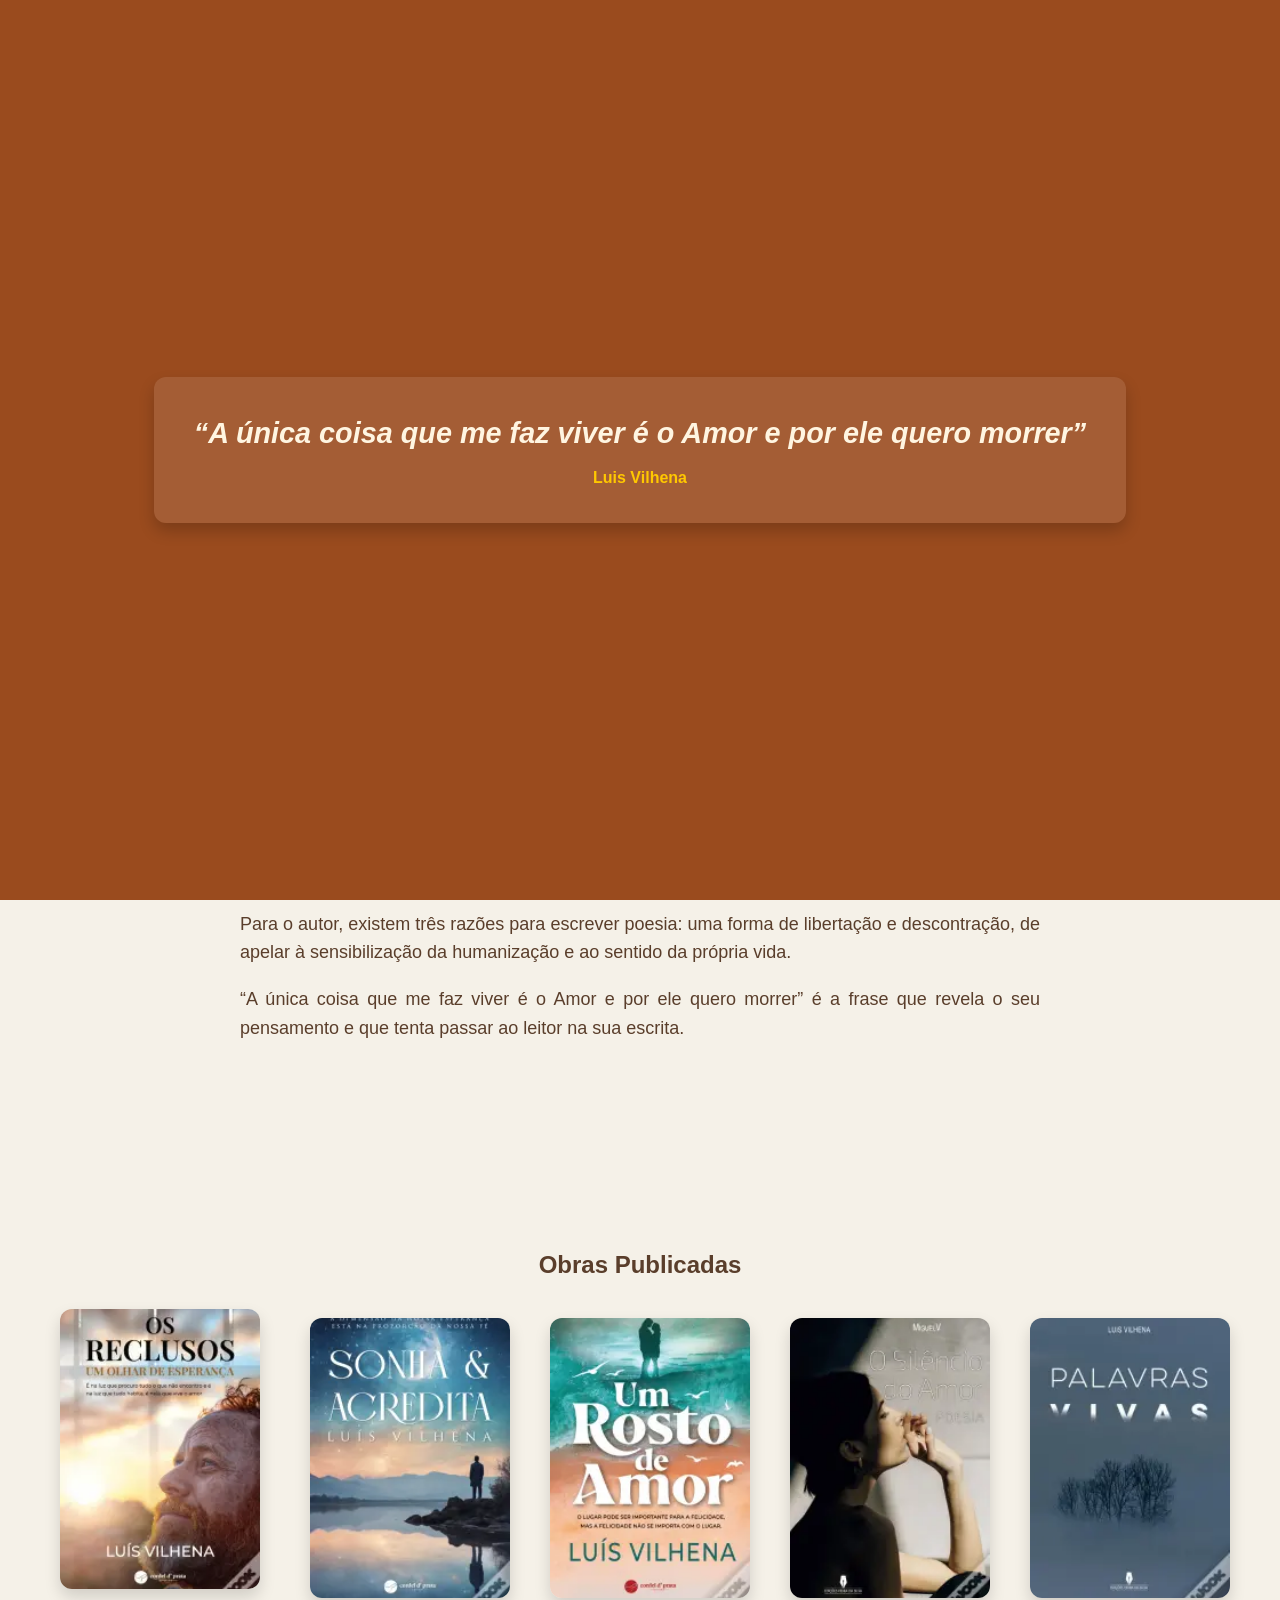
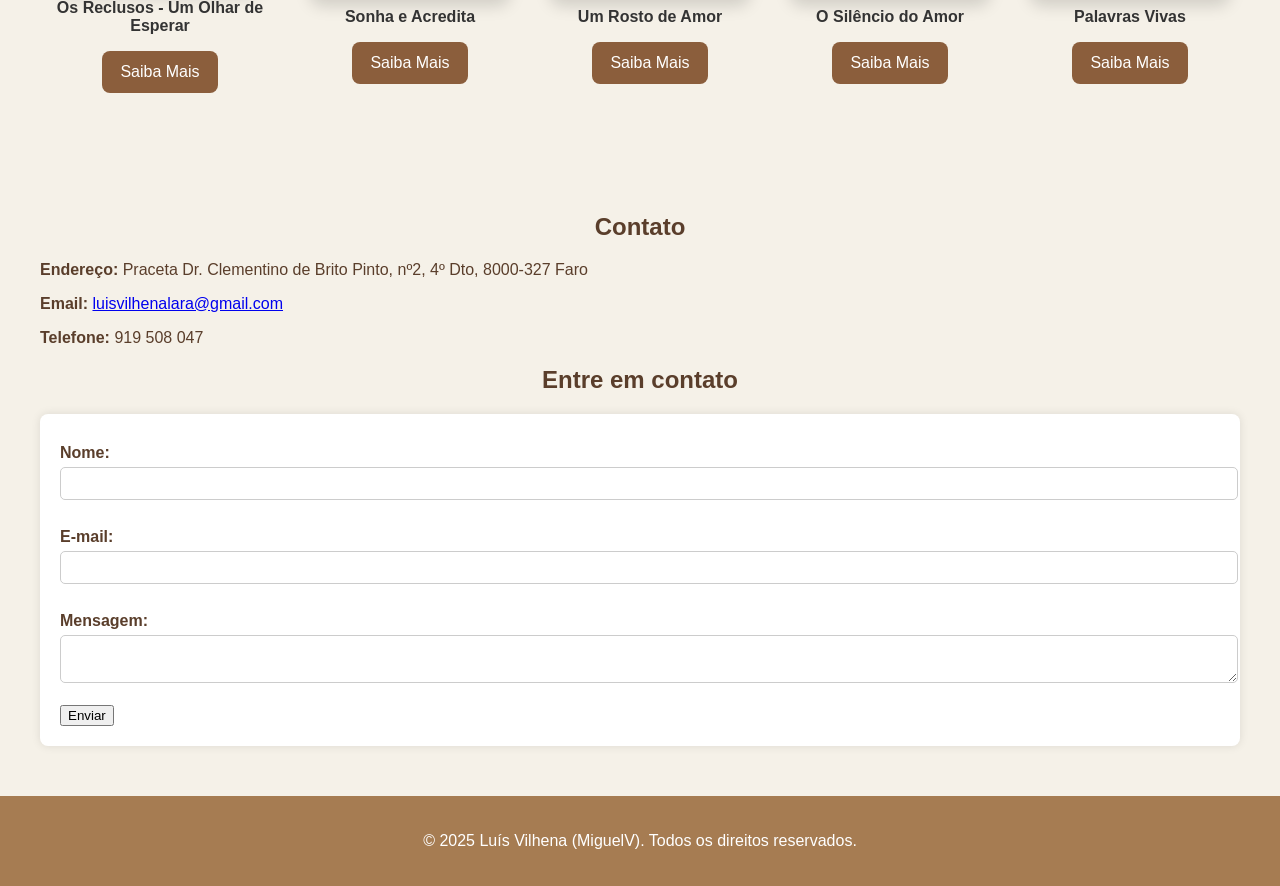
==== index.html @ ab960c6f "Add files via upload" ====
<!DOCTYPE html>
<html lang="pt">
<head>
    <meta charset="UTF-8">
    <meta name="viewport" content="width=device-width, initial-scale=1.0">
    <title>Luís Vilhena (MiguelV) - Poesia e Prosa</title>
    <link rel="stylesheet" href="color.css">
</head>

<body>

    <!-- Splash Screen -->
    <div class="splash-screen" onclick="hideSplash()">
        <div class="splash-content">
            <h1 class="slogan">“A única coisa que me faz viver é o Amor e por ele quero morrer”</h1>
            <p class="author">Luis Vilhena</p>
        </div>
    </div>

    <!-- Navegação -->
    <header class="main-header">
        <nav class="navbar">
            <div class="logo">
                <h1>MiguelV</h1>
            </div>
            <ul class="nav-links">
                <li><a href="#inicio">Início</a></li>
                <li><a href="#biografia">Biografia</a></li>
                <li><a href="#obras">Obras</a></li>
          <!----    <li><a href="noticias.html" target="_blank">Notícias</a></li>  -->
                <li><a href="#contato">Contato</a></li>
            </ul>
        </nav>
    </header>

    <!-- Biografia -->
    <section id="biografia" class="section">
        <div class="bio-container">
            <img src="img/pai.avif" alt="Foto de Luís Vilhena" class="bio-image">
            <div class="bio-text">
                <p>Luís Vilhena nasceu em Serpa a 12 de julho de 1970. Licenciou-se em Matemática na Universidade do Algarve em 1996. Pós-graduado nos cursos de Valorização Técnica Orientada para a Gestão Escolar e Didática e Inovação no Ensino da Matemática na especialidade de tecnologias, exerce a profissão de professor com paixão e dedicação no agrupamento de Escolas Pinheiro e Rosa.</p>
                <p>Para o autor, existem três razões para escrever poesia: uma forma de libertação e descontração, de apelar à sensibilização da humanização e ao sentido da própria vida.</p>
                <p>“A única coisa que me faz viver é o Amor e por ele quero morrer” é a frase que revela o seu pensamento e que tenta passar ao leitor na sua escrita.</p>
            </div>
        </div>
    </section>

    <!-- Obras Publicadas -->
    <section id="obras" class="section obras">
        <h2>Obras Publicadas</h2>
        <div class="book-container">
            <div class="book">
                <img src="img/os reclusos.webp" alt="Os Reclusos - Um Olhar de Esperar">
                <h3 class="book-title">Os Reclusos - Um Olhar de Esperar</h3>
                <a href="os reclusos.html?from=index" class="btn" target="_blank">Saiba Mais</a>
            </div>
            <div class="book">
                <img src="img/sonha e acredita.webp" alt="Sonha & Acredita">
                <h3 class="book-title">Sonha e Acredita</h3>
                <a href="sonha e acredita.html?from=index" class="btn" target="_blank">Saiba Mais</a>
            </div>
            <div class="book">
                <img src="img/um rosto de amor.webp" alt="Um Rosto de Amor">
                <h3 class="book-title">Um Rosto de Amor</h3>
                <a href="um rosto de amor.html?from=index" class="btn" target="_blank">Saiba Mais</a>
            </div>
            <div class="book">
                <img src="img/o silencio do amor.webp" alt="O Silêncio do Amor">
                <h3 class="book-title">O Silêncio do Amor</h3>
                <a href="silencio do amor.html?from=index" class="btn" target="_blank">Saiba Mais</a>
            </div>
            <div class="book">
                <img src="img/palavras vivas.webp" alt="Palavras Vivas">
                <h3 class="book-title">Palavras Vivas</h3>
                <a href="palavras vivas.html?from=index" class="btn" target="_blank">Saiba Mais</a>
            </div>
        </div>
    </section>

    <!-- Contato -->
    <section id="contato" class="section">
        <h2>Contato</h2>
        <p><strong>Endereço:</strong> Praceta Dr. Clementino de Brito Pinto, nº2, 4º Dto, 8000-327 Faro</p>
        <p><strong>Email:</strong> <a href="mailto:luisvilhenalara@gmail.com">luisvilhenalara@gmail.com</a></p>
        <p><strong>Telefone:</strong> 919 508 047</p>

        <h2>Entre em contato</h2>
        <form action="/" method="POST">
            <label for="name">Nome:</label>
            <input type="text" id="name" name="name" required><br><br>

            <label for="email">E-mail:</label>
            <input type="email" id="email" name="email" required><br><br>

            <label for="message">Mensagem:</label>
            <textarea id="message" name="message" required></textarea><br><br>

            <button type="submit">Enviar</button>
        </form>
    </section>

    <!-- Splash Screen Script -->
    <script>
        document.addEventListener("DOMContentLoaded", function () {
            const urlParams = new URLSearchParams(window.location.search);
            const fromPage = urlParams.get("from");

            if (sessionStorage.getItem("splashShown") || fromPage === "detalhe") {
                document.querySelector('.splash-screen').style.display = 'none';
            } else {
                setTimeout(hideSplash, 3000);
            }
        });

        function hideSplash() {
            document.querySelector('.splash-screen').classList.add('splash-hidden');
            setTimeout(() => {
                document.querySelector('.splash-screen').style.display = 'none';
            }, 1000);
            sessionStorage.setItem("splashShown", "true");
        }
    </script>

    <!-- Efeito de rolagem no header -->
    <script> 
        window.addEventListener("scroll", function () {
            let header = document.querySelector(".main-header");
            if (window.scrollY > 50) {
                header.classList.add("scrolled");
            } else {
                header.classList.remove("scrolled");
            }
        });
    </script>

    <!-- Rodapé -->
    <footer class="footer">
        <p>&copy; 2025 Luís Vilhena (MiguelV). Todos os direitos reservados.</p>
        <div class="social-icons">
            <a href="https://www.instagram.com/seu_perfil" target="_blank">
                <i class="fab fa-instagram"></i>
            </a>
            <a href="https://www.facebook.com/seu_perfil" target="_blank">
                <i class="fab fa-facebook"></i>
            </a>
        </div>
    </footer>
</body>
</html>
---- color.css ----
/* ==========================
   ESTILO GERAL 
   ========================== */
   body {
    font-family: 'Poppins', Arial, sans-serif;
    margin: 0;
    padding: 0;
    color: #5A3E2B; /* Marrom */
    background-color: #F5F1E8; /* Creme */
}

/* ==========================
   TÍTULOS 
   ========================== */
h1, h2, h3 {
    text-align: center;
    color: #5A3E2B; /* Marrom */
    font-weight: 600;
}

/* ==========================
   TELA DE ABERTURA (SPLASH SCREEN) 
   ========================== */
.splash-screen {
    position: fixed;
    top: 0;
    left: 0;
    width: 100%;
    height: 100vh;
    background-color: #9A4B1E; /* Tom terroso */
    color: #fff;
    display: flex;
    justify-content: center;
    align-items: center;
    text-align: center;
    z-index: 9999;
    opacity: 1;
    transition: opacity 1s ease-in-out;
    cursor: pointer;
    animation: fadeIn 1.5s forwards;
}

.splash-content {
    background: rgba(255, 255, 255, 0.1); /* Leve transparência */
    padding: 20px 40px;
    border-radius: 12px;
    box-shadow: 0px 8px 16px rgba(0, 0, 0, 0.2);
}

.slogan {
    font-size: 1.8em;
    font-weight: bold;
    font-style: italic;
    color: #FFF5E1; /* Tom creme suave */
}

.author {
    font-size: 1em;
    font-weight: bold;
    color: hsl(47, 100%, 50%); /* Dourado */
}

.splash-hidden {
    opacity: 0;
    pointer-events: none;
}

@keyframes fadeIn {
    from { opacity: 0; }
    to { opacity: 1; }
}

/* ==========================
   CABEÇALHO E NAVEGAÇÃO 
   ========================== */
.main-header {
    background-color: #A67C52; /* Castanho claro */
    color: #fff;
    padding: 20px 0;
    position: sticky;
    top: 0;
    z-index: 1000;
    box-shadow: 0px 4px 6px rgba(0, 0, 0, 0.1);
}

.navbar {
    display: flex;
    justify-content: space-between;
    align-items: center;
    max-width: 1200px;
    margin: 0 auto;
    padding: 0 20px;
}

.nav-links {
    list-style: none;
    display: flex;
    gap: 20px;
}

.nav-links a {
    text-decoration: none;
    color: #F5F1E8;
    font-size: 16px;
    transition: color 0.3s;
}

.nav-links a:hover {
    color: #E6B17E;
}

/* ==========================
   HERO SECTION 
   ========================== */
.hero-section {
    background: linear-gradient(to bottom, #3E563E, #2C3E3B);
    text-align: center;
    padding: 80px 20px;
    color: #fff;
}

.hero-content h2 {
    font-size: 2.8em;
    margin-bottom: 10px;
}

.hero-content p {
    font-size: 1.3em;
}

/* ==========================
   BIOGRAFIA 
   ========================== */
.bio-container {
    display: flex;
    flex-direction: column;
    align-items: center;
    text-align: center;
    max-width: 800px;
    margin: 50px auto;
    padding: 20px;
}

.bio-image {
    width: 800px; /* Aumentando a imagem */
    height: auto;
    border-radius: 12px;
    box-shadow: 0 6px 12px rgba(0, 0, 0, 0.1);
    margin-bottom: 20px; /* Para separar a imagem do texto */
}

.bio-text {
    font-size: 18px;
    line-height: 1.6;
    text-align: justify;
}

/* ==========================
   OBRAS PUBLICADAS 
   ========================== */
.book-container {
    display: flex;
    flex-wrap: wrap;
    justify-content: center;
    align-items: center;
    gap: 40px;
    margin-top: 30px;
    text-align: center;
}

.book {
    text-align: center;
    max-width: 220px;
    transition: transform 0.3s ease-in-out;
    display: flex;
    flex-direction: column;
    align-items: center;
}

.book img {
    width: 200px;
    height: 280px;
    object-fit: cover;
    border-radius: 12px;
    box-shadow: 0 8px 16px rgba(0, 0, 0, 0.15);
    transition: transform 0.3s ease-in-out, box-shadow 0.3s ease-in-out;
}

.book img:hover {
    transform: scale(1.05);
    box-shadow: 0 12px 24px rgba(0, 0, 0, 0.2);
}

.book-title {
    font-size: 1em;
    font-weight: 600;
    color: #333;
    margin-top: 10px;
}

/* ==========================
   FORMULÁRIO DE CONTATO 
   ========================== */
.section {
    padding: 50px 20px;
    max-width: 1200px;
    margin: 0 auto;
}

form {
    background: white;
    padding: 20px;
    border-radius: 8px;
    box-shadow: 0 0 10px rgba(0, 0, 0, 0.1);
}

form label {
    display: block;
    margin-top: 10px;
    font-weight: bold;
}

form input, form textarea {
    width: 100%;
    padding: 8px;
    margin-top: 5px;
    border: 1px solid #ccc;
    border-radius: 5px;
}

/* ==========================
   BOTÕES 
   ========================== */
.btn {
    display: inline-block;
    text-decoration: none;
    padding: 12px 18px;
    background-color: #8B5E3C; /* Castanho médio */
    color: #fff;
    border-radius: 8px;
    font-size: 16px;
    transition: all 0.3s ease;
    border: none;
    cursor: pointer;
    position: relative;
    overflow: hidden;
}

.btn::after {
    content: "";
    position: absolute;
    top: 0;
    left: -100%;
    width: 100%;
    height: 100%;
    background: rgba(255, 255, 255, 0.2);
    transition: left 0.4s ease;
}

.btn:hover::after {
    left: 100%;
}

.btn:hover {
    transform: scale(1.05);
    background-color: #A67C52; /* Castanho claro */
}

/* ==========================
   RODAPÉ 
   ========================== */
.footer {
    text-align: center;
    padding: 20px;
    background-color: #A67C52; /* Castanho claro */
    color: white;
}

.social-icons {
    display: flex;
    align-items: center;
    gap: 15px;
    margin-left: 20px;
}

.social-icons a img {
    width: 30px;
    height: 30px;
    transition: transform 0.3s ease-in-out, opacity 0.3s ease-in-out;
}

.social-icons a img:hover {
    transform: scale(1.2);
    opacity: 0.8
}

/* ==========================
   RESPONSIVIDADE 
   ========================== */
@media (max-width: 900px) {
    .bio-container {
        flex-direction: column;
        text-align: center;
    }
}

@media (max-width: 768px) {
    .navbar {
        flex-direction: column;
        text-align: center;
    }

    .nav-links {
        flex-direction: column;
        gap: 10px;
    }
}
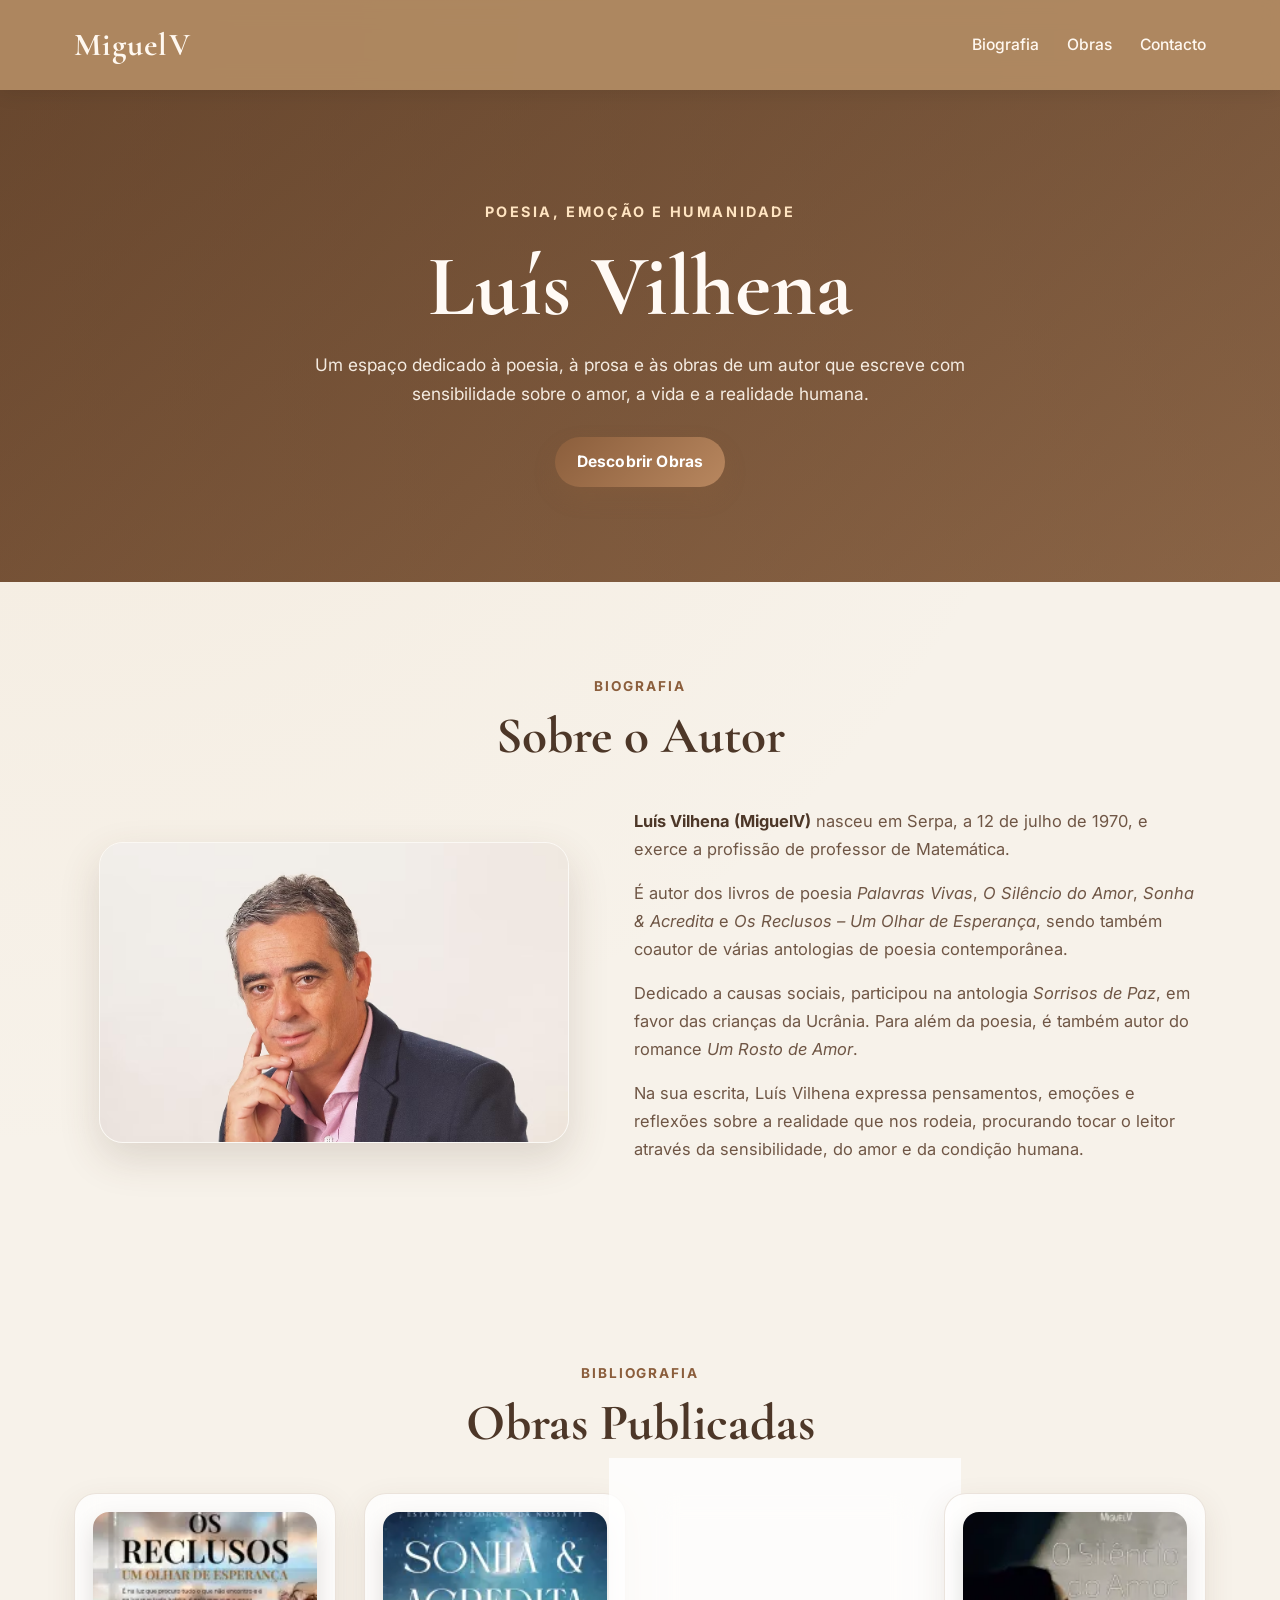
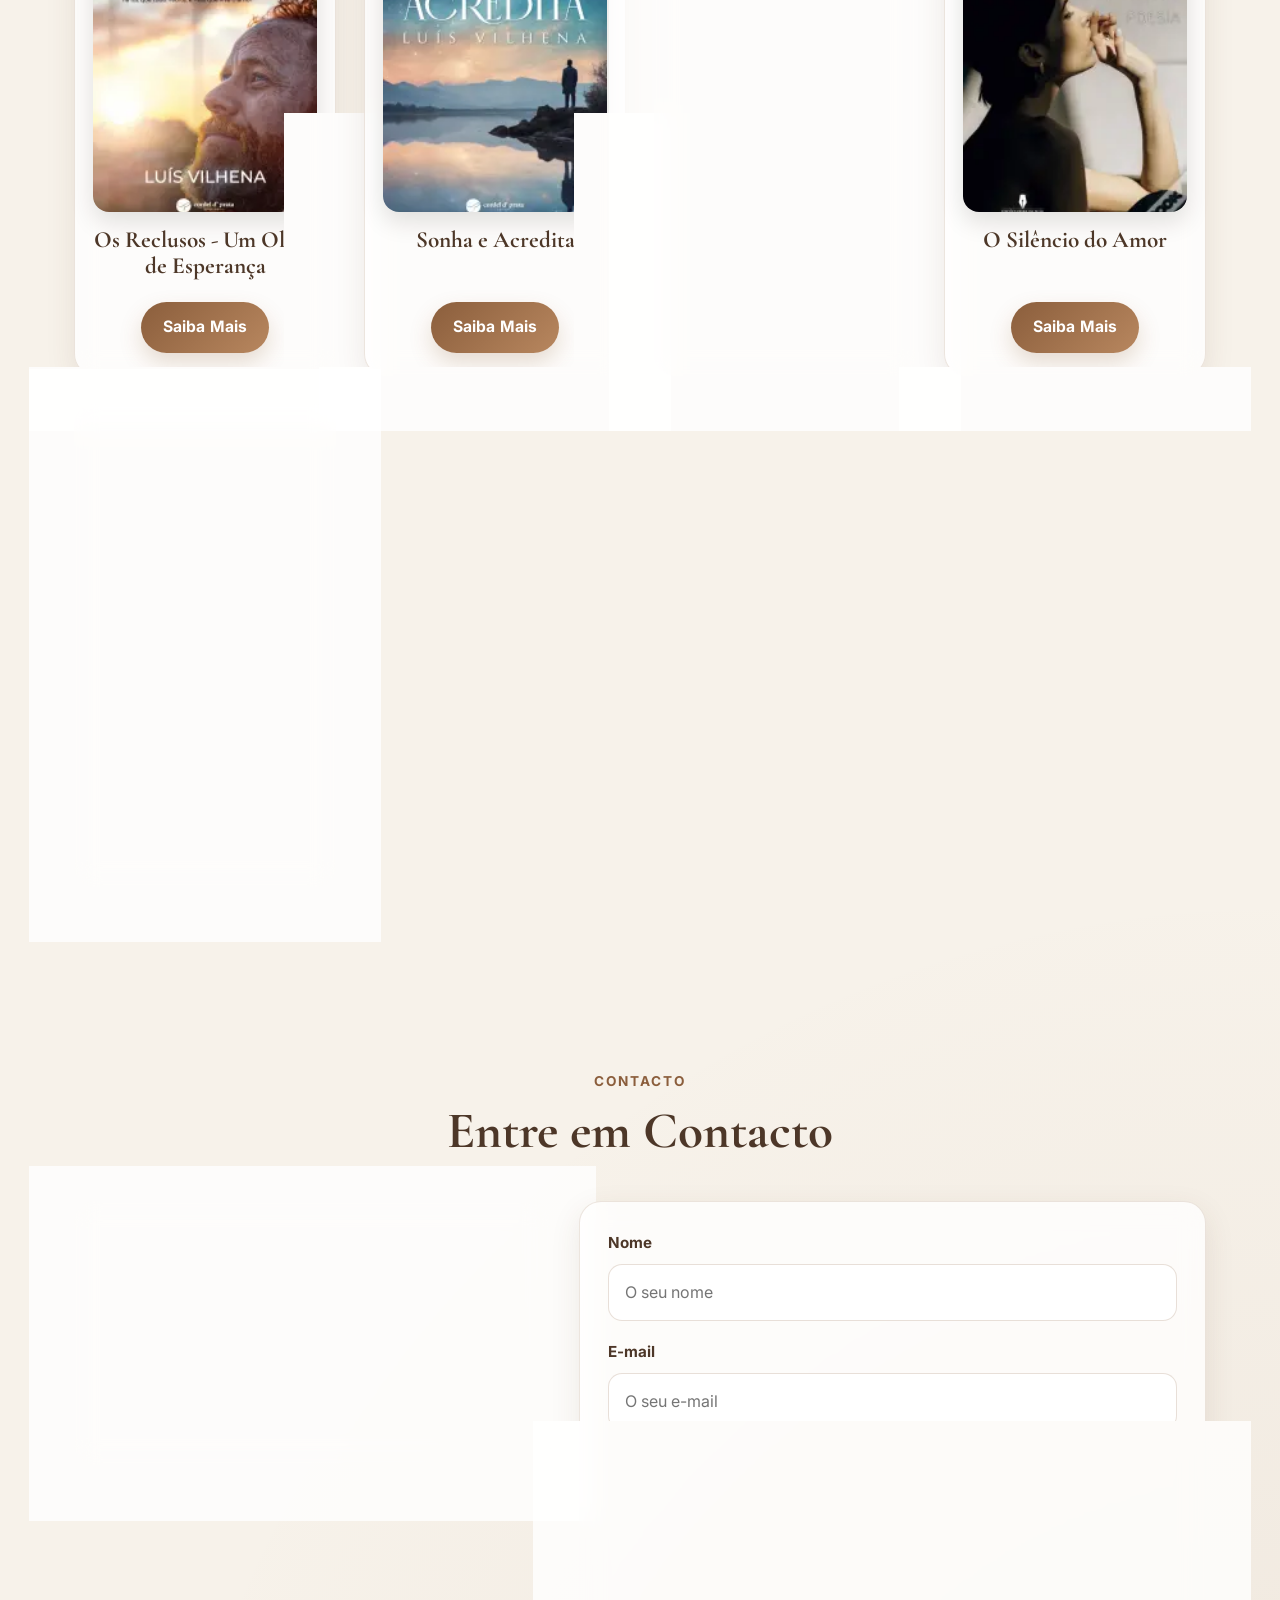
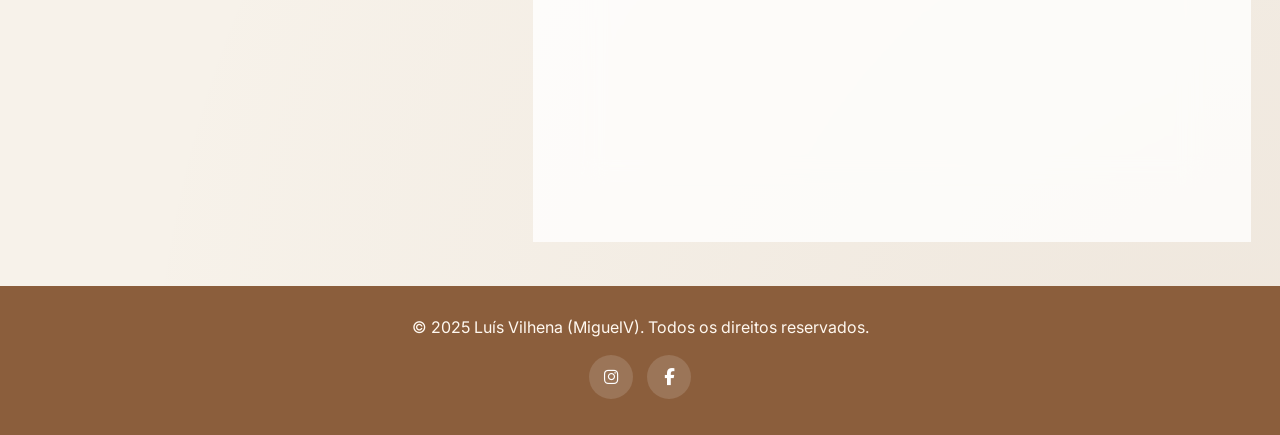
==== commit 48761bac: "." ====
--- a/index.html
+++ b/index.html
@@ -3,8 +3,16 @@
 <head>
     <meta charset="UTF-8">
     <meta name="viewport" content="width=device-width, initial-scale=1.0">
-    <title>Luís Vilhena (MiguelV) - Poesia e Prosa</title>
+    <title>Luís Vilhena | Poesia e Prosa</title>
+
+    <meta name="description" content="Site oficial de Luís Vilhena (MiguelV), autor de poesia e prosa. Conheça a biografia, obras publicadas e contactos.">
+    <meta name="author" content="Luís Vilhena">
+
     <link rel="stylesheet" href="color.css">
+    <link rel="preconnect" href="https://fonts.googleapis.com">
+    <link rel="preconnect" href="https://fonts.gstatic.com" crossorigin>
+    <link href="https://fonts.googleapis.com/css2?family=Cormorant+Garamond:wght@500;600;700&family=Inter:wght@400;500;600;700&display=swap" rel="stylesheet">
+    <link rel="stylesheet" href="https://cdnjs.cloudflare.com/ajax/libs/font-awesome/6.5.2/css/all.min.css">
 </head>
 
 <body>
@@ -13,137 +21,203 @@
     <div class="splash-screen" onclick="hideSplash()">
         <div class="splash-content">
             <h1 class="slogan">“A única coisa que me faz viver é o Amor e por ele quero morrer”</h1>
-            <p class="author">Luis Vilhena</p>
+            <p class="author">Luís Vilhena</p>
+            <span class="splash-tip">Clique para entrar</span>
         </div>
     </div>
 
     <!-- Navegação -->
     <header class="main-header">
         <nav class="navbar">
-            <div class="logo">
-                <h1>MiguelV</h1>
-            </div>
+            <a href="#topo" class="logo">MiguelV</a>
+
             <ul class="nav-links">
-                <li><a href="#inicio">Início</a></li>
                 <li><a href="#biografia">Biografia</a></li>
                 <li><a href="#obras">Obras</a></li>
-          <!----    <li><a href="noticias.html" target="_blank">Notícias</a></li>  -->
-                <li><a href="#contato">Contato</a></li>
+                <li><a href="#contato">Contacto</a></li>
             </ul>
         </nav>
     </header>
 
-    <!-- Biografia -->
-    <section id="biografia" class="section">
-        <div class="bio-container">
-            <img src="img/pai.avif" alt="Foto de Luís Vilhena" class="bio-image">
-            <div class="bio-text">
-                <p>Luís Vilhena nasceu em Serpa a 12 de julho de 1970. Licenciou-se em Matemática na Universidade do Algarve em 1996. Pós-graduado nos cursos de Valorização Técnica Orientada para a Gestão Escolar e Didática e Inovação no Ensino da Matemática na especialidade de tecnologias, exerce a profissão de professor com paixão e dedicação no agrupamento de Escolas Pinheiro e Rosa.</p>
-                <p>Para o autor, existem três razões para escrever poesia: uma forma de libertação e descontração, de apelar à sensibilização da humanização e ao sentido da própria vida.</p>
-                <p>“A única coisa que me faz viver é o Amor e por ele quero morrer” é a frase que revela o seu pensamento e que tenta passar ao leitor na sua escrita.</p>
-            </div>
+    <main id="topo">
+        <!-- Hero -->
+        <section class="hero-section">
+            <div class="hero-content">
+                <p class="hero-kicker">Poesia, emoção e humanidade</p>
+                <h1>Luís Vilhena</h1>
+                <p class="hero-description">
+                    Um espaço dedicado à poesia, à prosa e às obras de um autor que escreve
+                    com sensibilidade sobre o amor, a vida e a realidade humana.
+                </p>
+                <a href="#obras" class="btn">Descobrir Obras</a>
+            </div>
+        </section>
+
+        <!-- Biografia -->
+        <section id="biografia" class="section">
+            <div class="section-heading">
+                <span class="section-label">Biografia</span>
+                <h2>Sobre o Autor</h2>
+            </div>
+
+            <div class="bio-container">
+                <div class="bio-image-wrapper">
+                    <img src="img/pai.avif" alt="Foto de Luís Vilhena" class="bio-image" loading="lazy">
+                </div>
+
+                <div class="bio-text">
+                    <p>
+                        <strong>Luís Vilhena (MiguelV)</strong> nasceu em Serpa, a 12 de julho de 1970,
+                        e exerce a profissão de professor de Matemática.
+                    </p>
+
+                    <p>
+                        É autor dos livros de poesia <em>Palavras Vivas</em>, <em>O Silêncio do Amor</em>,
+                        <em>Sonha &amp; Acredita</em> e <em>Os Reclusos – Um Olhar de Esperança</em>,
+                        sendo também coautor de várias antologias de poesia contemporânea.
+                    </p>
+
+                    <p>
+                        Dedicado a causas sociais, participou na antologia <em>Sorrisos de Paz</em>,
+                        em favor das crianças da Ucrânia. Para além da poesia, é também autor do romance
+                        <em>Um Rosto de Amor</em>.
+                    </p>
+
+                    <p>
+                        Na sua escrita, Luís Vilhena expressa pensamentos, emoções e reflexões sobre a
+                        realidade que nos rodeia, procurando tocar o leitor através da sensibilidade,
+                        do amor e da condição humana.
+                    </p>
+                </div>
+            </div>
+        </section>
+
+        <!-- Obras Publicadas -->
+        <section id="obras" class="section obras">
+            <div class="section-heading">
+                <span class="section-label">Bibliografia</span>
+                <h2>Obras Publicadas</h2>
+            </div>
+
+            <div class="book-container">
+                <article class="book">
+                    <img src="img/os reclusos.webp" alt="Capa do livro Os Reclusos - Um Olhar de Esperança" loading="lazy">
+                    <h3 class="book-title">Os Reclusos - Um Olhar de Esperança</h3>
+                    <a href="os reclusos.html?from=index" class="btn" target="_blank" rel="noopener noreferrer">Saiba Mais</a>
+                </article>
+
+                <article class="book">
+                    <img src="img/sonha e acredita.webp" alt="Capa do livro Sonha e Acredita" loading="lazy">
+                    <h3 class="book-title">Sonha e Acredita</h3>
+                    <a href="sonha e acredita.html?from=index" class="btn" target="_blank" rel="noopener noreferrer">Saiba Mais</a>
+                </article>
+
+                <article class="book">
+                    <img src="img/um rosto de amor.webp" alt="Capa do livro Um Rosto de Amor" loading="lazy">
+                    <h3 class="book-title">Um Rosto de Amor</h3>
+                    <a href="um rosto de amor.html?from=index" class="btn" target="_blank" rel="noopener noreferrer">Saiba Mais</a>
+                </article>
+
+                <article class="book">
+                    <img src="img/o silencio do amor.webp" alt="Capa do livro O Silêncio do Amor" loading="lazy">
+                    <h3 class="book-title">O Silêncio do Amor</h3>
+                    <a href="silencio do amor.html?from=index" class="btn" target="_blank" rel="noopener noreferrer">Saiba Mais</a>
+                </article>
+
+                <article class="book">
+                    <img src="img/palavras vivas.webp" alt="Capa do livro Palavras Vivas" loading="lazy">
+                    <h3 class="book-title">Palavras Vivas</h3>
+                    <a href="palavras vivas.html?from=index" class="btn" target="_blank" rel="noopener noreferrer">Saiba Mais</a>
+                </article>
+            </div>
+        </section>
+
+        <!-- Contacto -->
+        <section id="contato" class="section contact-section">
+            <div class="section-heading">
+                <span class="section-label">Contacto</span>
+                <h2>Entre em Contacto</h2>
+            </div>
+
+            <div class="contact-grid">
+                <div class="contact-card">
+                    <h3>Informações</h3>
+                    <p><strong>Morada:</strong> Praceta Dr. Clementino de Brito Pinto, nº2, 4º Dto, 8000-327 Faro</p>
+                    <p><strong>Email:</strong> <a href="mailto:luisvilhenalara@gmail.com">luisvilhenalara@gmail.com</a></p>
+                    <p><strong>Telefone:</strong> <a href="tel:+351919508047">919 508 047</a></p>
+                </div>
+
+                <form class="contact-form" action="/" method="POST">
+                    <div class="form-group">
+                        <label for="name">Nome</label>
+                        <input type="text" id="name" name="name" placeholder="O seu nome" required>
+                    </div>
+
+                    <div class="form-group">
+                        <label for="email">E-mail</label>
+                        <input type="email" id="email" name="email" placeholder="O seu e-mail" required>
+                    </div>
+
+                    <div class="form-group">
+                        <label for="message">Mensagem</label>
+                        <textarea id="message" name="message" rows="6" placeholder="Escreva a sua mensagem..." required></textarea>
+                    </div>
+
+                    <button type="submit" class="btn btn-submit">Enviar Mensagem</button>
+                </form>
+            </div>
+        </section>
+    </main>
+
+    <!-- Rodapé -->
+    <footer class="footer">
+        <p>&copy; 2025 Luís Vilhena (MiguelV). Todos os direitos reservados.</p>
+
+        <div class="social-icons">
+            <a href="https://www.instagram.com/luisvilhenamiguel/" target="_blank" rel="noopener noreferrer" aria-label="Instagram">
+                <i class="fa-brands fa-instagram"></i>
+            </a>
+            <a href="https://www.facebook.com/luisvilhenamiguel" target="_blank" rel="noopener noreferrer" aria-label="Facebook">
+                <i class="fa-brands fa-facebook-f"></i>
+            </a>
         </div>
-    </section>
-
-    <!-- Obras Publicadas -->
-    <section id="obras" class="section obras">
-        <h2>Obras Publicadas</h2>
-        <div class="book-container">
-            <div class="book">
-                <img src="img/os reclusos.webp" alt="Os Reclusos - Um Olhar de Esperar">
-                <h3 class="book-title">Os Reclusos - Um Olhar de Esperar</h3>
-                <a href="os reclusos.html?from=index" class="btn" target="_blank">Saiba Mais</a>
-            </div>
-            <div class="book">
-                <img src="img/sonha e acredita.webp" alt="Sonha & Acredita">
-                <h3 class="book-title">Sonha e Acredita</h3>
-                <a href="sonha e acredita.html?from=index" class="btn" target="_blank">Saiba Mais</a>
-            </div>
-            <div class="book">
-                <img src="img/um rosto de amor.webp" alt="Um Rosto de Amor">
-                <h3 class="book-title">Um Rosto de Amor</h3>
-                <a href="um rosto de amor.html?from=index" class="btn" target="_blank">Saiba Mais</a>
-            </div>
-            <div class="book">
-                <img src="img/o silencio do amor.webp" alt="O Silêncio do Amor">
-                <h3 class="book-title">O Silêncio do Amor</h3>
-                <a href="silencio do amor.html?from=index" class="btn" target="_blank">Saiba Mais</a>
-            </div>
-            <div class="book">
-                <img src="img/palavras vivas.webp" alt="Palavras Vivas">
-                <h3 class="book-title">Palavras Vivas</h3>
-                <a href="palavras vivas.html?from=index" class="btn" target="_blank">Saiba Mais</a>
-            </div>
-        </div>
-    </section>
-
-    <!-- Contato -->
-    <section id="contato" class="section">
-        <h2>Contato</h2>
-        <p><strong>Endereço:</strong> Praceta Dr. Clementino de Brito Pinto, nº2, 4º Dto, 8000-327 Faro</p>
-        <p><strong>Email:</strong> <a href="mailto:luisvilhenalara@gmail.com">luisvilhenalara@gmail.com</a></p>
-        <p><strong>Telefone:</strong> 919 508 047</p>
-
-        <h2>Entre em contato</h2>
-        <form action="/" method="POST">
-            <label for="name">Nome:</label>
-            <input type="text" id="name" name="name" required><br><br>
-
-            <label for="email">E-mail:</label>
-            <input type="email" id="email" name="email" required><br><br>
-
-            <label for="message">Mensagem:</label>
-            <textarea id="message" name="message" required></textarea><br><br>
-
-            <button type="submit">Enviar</button>
-        </form>
-    </section>
-
-    <!-- Splash Screen Script -->
+    </footer>
+
     <script>
         document.addEventListener("DOMContentLoaded", function () {
             const urlParams = new URLSearchParams(window.location.search);
             const fromPage = urlParams.get("from");
 
             if (sessionStorage.getItem("splashShown") || fromPage === "detalhe") {
-                document.querySelector('.splash-screen').style.display = 'none';
+                document.querySelector(".splash-screen").style.display = "none";
             } else {
-                setTimeout(hideSplash, 3000);
+                setTimeout(hideSplash, 1800);
             }
         });
 
         function hideSplash() {
-            document.querySelector('.splash-screen').classList.add('splash-hidden');
+            const splash = document.querySelector(".splash-screen");
+            if (!splash) return;
+
+            splash.classList.add("splash-hidden");
+
             setTimeout(() => {
-                document.querySelector('.splash-screen').style.display = 'none';
-            }, 1000);
+                splash.style.display = "none";
+            }, 700);
+
             sessionStorage.setItem("splashShown", "true");
         }
-    </script>
-
-    <!-- Efeito de rolagem no header -->
-    <script> 
+
         window.addEventListener("scroll", function () {
-            let header = document.querySelector(".main-header");
-            if (window.scrollY > 50) {
+            const header = document.querySelector(".main-header");
+            if (!header) return;
+
+            if (window.scrollY > 30) {
                 header.classList.add("scrolled");
             } else {
                 header.classList.remove("scrolled");
             }
         });
     </script>
-
-    <!-- Rodapé -->
-    <footer class="footer">
-        <p>&copy; 2025 Luís Vilhena (MiguelV). Todos os direitos reservados.</p>
-        <div class="social-icons">
-            <a href="https://www.instagram.com/seu_perfil" target="_blank">
-                <i class="fab fa-instagram"></i>
-            </a>
-            <a href="https://www.facebook.com/seu_perfil" target="_blank">
-                <i class="fab fa-facebook"></i>
-            </a>
-        </div>
-    </footer>
 </body>
-</html>
+</html>
--- a/color.css
+++ b/color.css
@@ -1,317 +1,508 @@
-/* ==========================
-   ESTILO GERAL 
-   ========================== */
-   body {
-    font-family: 'Poppins', Arial, sans-serif;
+:root {
+    --bg: #f7f2ea;
+    --bg-soft: #fbf8f3;
+    --surface: rgba(255, 255, 255, 0.78);
+    --surface-strong: #ffffff;
+    --text: #4d3728;
+    --text-soft: #6f5645;
+    --primary: #8b5e3c;
+    --primary-dark: #6e472c;
+    --primary-light: #b8875f;
+    --accent: #d8b07a;
+    --border: rgba(139, 94, 60, 0.16);
+    --shadow: 0 10px 30px rgba(90, 62, 43, 0.10);
+    --shadow-strong: 0 16px 40px rgba(90, 62, 43, 0.16);
+    --radius: 18px;
+    --container: 1180px;
+    --transition: all 0.3s ease;
+}
+
+* {
+    box-sizing: border-box;
+}
+
+html {
+    scroll-behavior: smooth;
+}
+
+body {
+    margin: 0;
+    font-family: 'Inter', Arial, sans-serif;
+    color: var(--text);
+    background:
+        radial-gradient(circle at top left, rgba(216, 176, 122, 0.12), transparent 30%),
+        radial-gradient(circle at bottom right, rgba(139, 94, 60, 0.08), transparent 30%),
+        var(--bg);
+    line-height: 1.7;
+}
+
+img {
+    max-width: 100%;
+    display: block;
+}
+
+a {
+    color: inherit;
+    text-decoration: none;
+}
+
+h1, h2, h3 {
+    margin: 0;
+    font-family: 'Cormorant Garamond', serif;
+    color: var(--text);
+    line-height: 1.1;
+}
+
+p {
+    margin: 0 0 1rem;
+}
+
+.section {
+    max-width: var(--container);
+    margin: 0 auto;
+    padding: 90px 24px;
+}
+
+.section-heading {
+    text-align: center;
+    margin-bottom: 42px;
+}
+
+.section-label {
+    display: inline-block;
+    margin-bottom: 10px;
+    color: var(--primary);
+    font-size: 0.85rem;
+    font-weight: 700;
+    letter-spacing: 0.14em;
+    text-transform: uppercase;
+}
+
+.section-heading h2 {
+    font-size: clamp(2rem, 4vw, 3.2rem);
+}
+
+/* Splash Screen */
+.splash-screen {
+    position: fixed;
+    inset: 0;
+    background: linear-gradient(135deg, #7b4f2f, #a86f45);
+    display: flex;
+    align-items: center;
+    justify-content: center;
+    padding: 24px;
+    z-index: 9999;
+    transition: opacity 0.7s ease, visibility 0.7s ease;
+}
+
+.splash-content {
+    max-width: 760px;
+    text-align: center;
+    color: #fff;
+    background: rgba(255, 255, 255, 0.08);
+    border: 1px solid rgba(255, 255, 255, 0.15);
+    backdrop-filter: blur(8px);
+    border-radius: 24px;
+    padding: 36px 30px;
+    box-shadow: 0 18px 40px rgba(0, 0, 0, 0.18);
+}
+
+.slogan {
+    font-size: clamp(1.9rem, 4vw, 3.4rem);
+    color: #fff7ee;
+    font-style: italic;
+    margin-bottom: 14px;
+}
+
+.author {
+    color: #ffe1b5;
+    font-weight: 700;
+    font-size: 1rem;
+    letter-spacing: 0.08em;
+    text-transform: uppercase;
+    margin-bottom: 12px;
+}
+
+.splash-tip {
+    display: inline-block;
+    font-size: 0.95rem;
+    opacity: 0.85;
+}
+
+.splash-hidden {
+    opacity: 0;
+    visibility: hidden;
+    pointer-events: none;
+}
+
+/* Header */
+.main-header {
+    position: sticky;
+    top: 0;
+    z-index: 1000;
+    background: rgba(166, 124, 82, 0.90);
+    backdrop-filter: blur(12px);
+    box-shadow: 0 4px 18px rgba(0, 0, 0, 0.08);
+    transition: var(--transition);
+}
+
+.main-header.scrolled {
+    background: rgba(123, 79, 47, 0.94);
+    box-shadow: 0 10px 25px rgba(0, 0, 0, 0.12);
+}
+
+.navbar {
+    max-width: var(--container);
+    margin: 0 auto;
+    padding: 18px 24px;
+    display: flex;
+    align-items: center;
+    justify-content: space-between;
+    gap: 24px;
+}
+
+.logo {
+    font-family: 'Cormorant Garamond', serif;
+    font-size: 2rem;
+    font-weight: 700;
+    color: #fff8f0;
+    letter-spacing: 0.04em;
+}
+
+.nav-links {
+    list-style: none;
+    display: flex;
+    gap: 28px;
     margin: 0;
     padding: 0;
-    color: #5A3E2B; /* Marrom */
-    background-color: #F5F1E8; /* Creme */
-}
-
-/* ==========================
-   TÍTULOS 
-   ========================== */
-h1, h2, h3 {
+}
+
+.nav-links a {
+    position: relative;
+    color: #fff8f0;
+    font-weight: 500;
+    font-size: 0.98rem;
+    transition: var(--transition);
+}
+
+.nav-links a::after {
+    content: "";
+    position: absolute;
+    left: 0;
+    bottom: -6px;
+    width: 0;
+    height: 2px;
+    background: #f4d2aa;
+    transition: width 0.3s ease;
+}
+
+.nav-links a:hover {
+    color: #fbe7ce;
+}
+
+.nav-links a:hover::after {
+    width: 100%;
+}
+
+/* Hero */
+.hero-section {
+    padding: 110px 24px 95px;
     text-align: center;
-    color: #5A3E2B; /* Marrom */
+    background:
+        linear-gradient(rgba(62, 43, 29, 0.45), rgba(62, 43, 29, 0.38)),
+        linear-gradient(135deg, #8b5e3c, #b8875f);
+    color: #fff;
+}
+
+.hero-content {
+    max-width: 820px;
+    margin: 0 auto;
+}
+
+.hero-kicker {
+    color: #ffe4c1;
+    font-size: 0.9rem;
+    font-weight: 700;
+    letter-spacing: 0.18em;
+    text-transform: uppercase;
+    margin-bottom: 14px;
+}
+
+.hero-content h1 {
+    font-size: clamp(3rem, 7vw, 5.4rem);
+    color: #fffaf5;
+    margin-bottom: 16px;
+}
+
+.hero-description {
+    max-width: 700px;
+    margin: 0 auto 28px;
+    font-size: 1.08rem;
+    color: rgba(255, 248, 240, 0.92);
+}
+
+/* Biografia */
+.bio-container {
+    display: grid;
+    grid-template-columns: 1fr 1.1fr;
+    gap: 40px;
+    align-items: center;
+}
+
+.bio-image-wrapper {
+    position: relative;
+}
+
+.bio-image {
+    width: 100%;
+    max-width: 470px;
+    margin: 0 auto;
+    border-radius: 24px;
+    object-fit: cover;
+    box-shadow: var(--shadow-strong);
+    border: 1px solid rgba(255, 255, 255, 0.55);
+}
+
+.bio-text {
+    font-size: 1.03rem;
+    color: var(--text-soft);
+}
+
+.bio-text strong {
+    color: var(--text);
+}
+
+/* Obras */
+.book-container {
+    display: grid;
+    grid-template-columns: repeat(auto-fit, minmax(210px, 1fr));
+    gap: 28px;
+}
+
+.book {
+    background: var(--surface);
+    backdrop-filter: blur(12px);
+    border: 1px solid var(--border);
+    border-radius: 22px;
+    padding: 18px 18px 22px;
+    text-align: center;
+    box-shadow: var(--shadow);
+    transition: transform 0.3s ease, box-shadow 0.3s ease;
+}
+
+.book:hover {
+    transform: translateY(-8px);
+    box-shadow: var(--shadow-strong);
+}
+
+.book img {
+    width: 100%;
+    height: 300px;
+    object-fit: cover;
+    border-radius: 16px;
+    margin-bottom: 16px;
+    box-shadow: 0 10px 24px rgba(0, 0, 0, 0.12);
+}
+
+.book-title {
+    min-height: 58px;
+    margin-bottom: 16px;
+    font-size: 1.45rem;
+    color: var(--text);
+}
+
+/* Contacto */
+.contact-section {
+    padding-bottom: 100px;
+}
+
+.contact-grid {
+    display: grid;
+    grid-template-columns: 0.95fr 1.25fr;
+    gap: 28px;
+    align-items: start;
+}
+
+.contact-card,
+.contact-form {
+    background: var(--surface);
+    backdrop-filter: blur(12px);
+    border: 1px solid var(--border);
+    border-radius: 22px;
+    padding: 28px;
+    box-shadow: var(--shadow);
+}
+
+.contact-card h3,
+.contact-form h3 {
+    font-size: 2rem;
+    margin-bottom: 14px;
+}
+
+.contact-card p {
+    color: var(--text-soft);
+}
+
+.contact-card a {
+    color: var(--primary-dark);
     font-weight: 600;
 }
 
-/* ==========================
-   TELA DE ABERTURA (SPLASH SCREEN) 
-   ========================== */
-.splash-screen {
-    position: fixed;
-    top: 0;
-    left: 0;
+.form-group {
+    margin-bottom: 18px;
+}
+
+.contact-form label {
+    display: block;
+    margin-bottom: 8px;
+    font-size: 0.95rem;
+    font-weight: 700;
+    color: var(--text);
+}
+
+.contact-form input,
+.contact-form textarea {
     width: 100%;
-    height: 100vh;
-    background-color: #9A4B1E; /* Tom terroso */
-    color: #fff;
+    border: 1px solid rgba(139, 94, 60, 0.20);
+    background: rgba(255, 255, 255, 0.88);
+    border-radius: 14px;
+    padding: 14px 16px;
+    font: inherit;
+    color: var(--text);
+    outline: none;
+    transition: border-color 0.25s ease, box-shadow 0.25s ease, background 0.25s ease;
+}
+
+.contact-form input:focus,
+.contact-form textarea:focus {
+    border-color: var(--primary-light);
+    box-shadow: 0 0 0 4px rgba(184, 135, 95, 0.16);
+    background: #fff;
+}
+
+/* Botões */
+.btn {
+    display: inline-flex;
+    align-items: center;
+    justify-content: center;
+    min-height: 48px;
+    padding: 12px 22px;
+    border: none;
+    border-radius: 999px;
+    background: linear-gradient(135deg, var(--primary), var(--primary-light));
+    color: white;
+    font-size: 0.98rem;
+    font-weight: 700;
+    letter-spacing: 0.01em;
+    cursor: pointer;
+    box-shadow: 0 10px 22px rgba(139, 94, 60, 0.22);
+    transition: transform 0.25s ease, box-shadow 0.25s ease, filter 0.25s ease;
+}
+
+.btn:hover {
+    transform: translateY(-2px);
+    box-shadow: 0 14px 26px rgba(139, 94, 60, 0.28);
+    filter: brightness(1.03);
+}
+
+.btn-submit {
+    width: 100%;
+    margin-top: 8px;
+}
+
+/* Footer */
+.footer {
+    padding: 28px 24px 36px;
+    background: #8b5e3c;
+    color: #fff8f0;
+    text-align: center;
+}
+
+.footer p {
+    margin-bottom: 14px;
+}
+
+.social-icons {
     display: flex;
     justify-content: center;
     align-items: center;
-    text-align: center;
-    z-index: 9999;
-    opacity: 1;
-    transition: opacity 1s ease-in-out;
-    cursor: pointer;
-    animation: fadeIn 1.5s forwards;
-}
-
-.splash-content {
-    background: rgba(255, 255, 255, 0.1); /* Leve transparência */
-    padding: 20px 40px;
-    border-radius: 12px;
-    box-shadow: 0px 8px 16px rgba(0, 0, 0, 0.2);
-}
-
-.slogan {
-    font-size: 1.8em;
-    font-weight: bold;
-    font-style: italic;
-    color: #FFF5E1; /* Tom creme suave */
-}
-
-.author {
-    font-size: 1em;
-    font-weight: bold;
-    color: hsl(47, 100%, 50%); /* Dourado */
-}
-
-.splash-hidden {
-    opacity: 0;
-    pointer-events: none;
-}
-
-@keyframes fadeIn {
-    from { opacity: 0; }
-    to { opacity: 1; }
-}
-
-/* ==========================
-   CABEÇALHO E NAVEGAÇÃO 
-   ========================== */
-.main-header {
-    background-color: #A67C52; /* Castanho claro */
+    gap: 14px;
+}
+
+.social-icons a {
+    width: 44px;
+    height: 44px;
+    display: inline-flex;
+    align-items: center;
+    justify-content: center;
+    border-radius: 50%;
+    background: rgba(255, 255, 255, 0.14);
     color: #fff;
-    padding: 20px 0;
-    position: sticky;
-    top: 0;
-    z-index: 1000;
-    box-shadow: 0px 4px 6px rgba(0, 0, 0, 0.1);
-}
-
-.navbar {
-    display: flex;
-    justify-content: space-between;
-    align-items: center;
-    max-width: 1200px;
-    margin: 0 auto;
-    padding: 0 20px;
-}
-
-.nav-links {
-    list-style: none;
-    display: flex;
-    gap: 20px;
-}
-
-.nav-links a {
-    text-decoration: none;
-    color: #F5F1E8;
-    font-size: 16px;
-    transition: color 0.3s;
-}
-
-.nav-links a:hover {
-    color: #E6B17E;
-}
-
-/* ==========================
-   HERO SECTION 
-   ========================== */
-.hero-section {
-    background: linear-gradient(to bottom, #3E563E, #2C3E3B);
-    text-align: center;
-    padding: 80px 20px;
-    color: #fff;
-}
-
-.hero-content h2 {
-    font-size: 2.8em;
-    margin-bottom: 10px;
-}
-
-.hero-content p {
-    font-size: 1.3em;
-}
-
-/* ==========================
-   BIOGRAFIA 
-   ========================== */
-.bio-container {
-    display: flex;
-    flex-direction: column;
-    align-items: center;
-    text-align: center;
-    max-width: 800px;
-    margin: 50px auto;
-    padding: 20px;
-}
-
-.bio-image {
-    width: 800px; /* Aumentando a imagem */
-    height: auto;
-    border-radius: 12px;
-    box-shadow: 0 6px 12px rgba(0, 0, 0, 0.1);
-    margin-bottom: 20px; /* Para separar a imagem do texto */
-}
-
-.bio-text {
-    font-size: 18px;
-    line-height: 1.6;
-    text-align: justify;
-}
-
-/* ==========================
-   OBRAS PUBLICADAS 
-   ========================== */
-.book-container {
-    display: flex;
-    flex-wrap: wrap;
-    justify-content: center;
-    align-items: center;
-    gap: 40px;
-    margin-top: 30px;
-    text-align: center;
-}
-
-.book {
-    text-align: center;
-    max-width: 220px;
-    transition: transform 0.3s ease-in-out;
-    display: flex;
-    flex-direction: column;
-    align-items: center;
-}
-
-.book img {
-    width: 200px;
-    height: 280px;
-    object-fit: cover;
-    border-radius: 12px;
-    box-shadow: 0 8px 16px rgba(0, 0, 0, 0.15);
-    transition: transform 0.3s ease-in-out, box-shadow 0.3s ease-in-out;
-}
-
-.book img:hover {
-    transform: scale(1.05);
-    box-shadow: 0 12px 24px rgba(0, 0, 0, 0.2);
-}
-
-.book-title {
-    font-size: 1em;
-    font-weight: 600;
-    color: #333;
-    margin-top: 10px;
-}
-
-/* ==========================
-   FORMULÁRIO DE CONTATO 
-   ========================== */
-.section {
-    padding: 50px 20px;
-    max-width: 1200px;
-    margin: 0 auto;
-}
-
-form {
-    background: white;
-    padding: 20px;
-    border-radius: 8px;
-    box-shadow: 0 0 10px rgba(0, 0, 0, 0.1);
-}
-
-form label {
-    display: block;
-    margin-top: 10px;
-    font-weight: bold;
-}
-
-form input, form textarea {
-    width: 100%;
-    padding: 8px;
-    margin-top: 5px;
-    border: 1px solid #ccc;
-    border-radius: 5px;
-}
-
-/* ==========================
-   BOTÕES 
-   ========================== */
-.btn {
-    display: inline-block;
-    text-decoration: none;
-    padding: 12px 18px;
-    background-color: #8B5E3C; /* Castanho médio */
-    color: #fff;
-    border-radius: 8px;
-    font-size: 16px;
-    transition: all 0.3s ease;
-    border: none;
-    cursor: pointer;
-    position: relative;
-    overflow: hidden;
-}
-
-.btn::after {
-    content: "";
-    position: absolute;
-    top: 0;
-    left: -100%;
-    width: 100%;
-    height: 100%;
-    background: rgba(255, 255, 255, 0.2);
-    transition: left 0.4s ease;
-}
-
-.btn:hover::after {
-    left: 100%;
-}
-
-.btn:hover {
-    transform: scale(1.05);
-    background-color: #A67C52; /* Castanho claro */
-}
-
-/* ==========================
-   RODAPÉ 
-   ========================== */
-.footer {
-    text-align: center;
-    padding: 20px;
-    background-color: #A67C52; /* Castanho claro */
-    color: white;
-}
-
-.social-icons {
-    display: flex;
-    align-items: center;
-    gap: 15px;
-    margin-left: 20px;
-}
-
-.social-icons a img {
-    width: 30px;
-    height: 30px;
-    transition: transform 0.3s ease-in-out, opacity 0.3s ease-in-out;
-}
-
-.social-icons a img:hover {
-    transform: scale(1.2);
-    opacity: 0.8
-}
-
-/* ==========================
-   RESPONSIVIDADE 
-   ========================== */
-@media (max-width: 900px) {
-    .bio-container {
-        flex-direction: column;
-        text-align: center;
+    font-size: 1.05rem;
+    transition: var(--transition);
+}
+
+.social-icons a:hover {
+    transform: translateY(-3px);
+    background: rgba(255, 255, 255, 0.24);
+}
+
+/* Responsive */
+@media (max-width: 960px) {
+    .bio-container,
+    .contact-grid {
+        grid-template-columns: 1fr;
+    }
+
+    .bio-text {
+        text-align: left;
     }
 }
 
 @media (max-width: 768px) {
+    .section {
+        padding: 72px 18px;
+    }
+
     .navbar {
         flex-direction: column;
-        text-align: center;
+        padding: 16px 18px;
     }
 
     .nav-links {
-        flex-direction: column;
-        gap: 10px;
-    }
-}
+        flex-wrap: wrap;
+        justify-content: center;
+        gap: 16px;
+    }
+
+    .hero-section {
+        padding: 90px 18px 75px;
+    }
+
+    .book img {
+        height: 280px;
+    }
+
+    .contact-card,
+    .contact-form,
+    .book {
+        padding: 22px 18px;
+    }
+}
+
+@media (max-width: 520px) {
+    .splash-content {
+        padding: 28px 20px;
+    }
+
+    .hero-description,
+    .bio-text,
+    .contact-card p {
+        font-size: 0.98rem;
+    }
+
+    .book-title {
+        min-height: auto;
+        font-size: 1.3rem;
+    }
+}
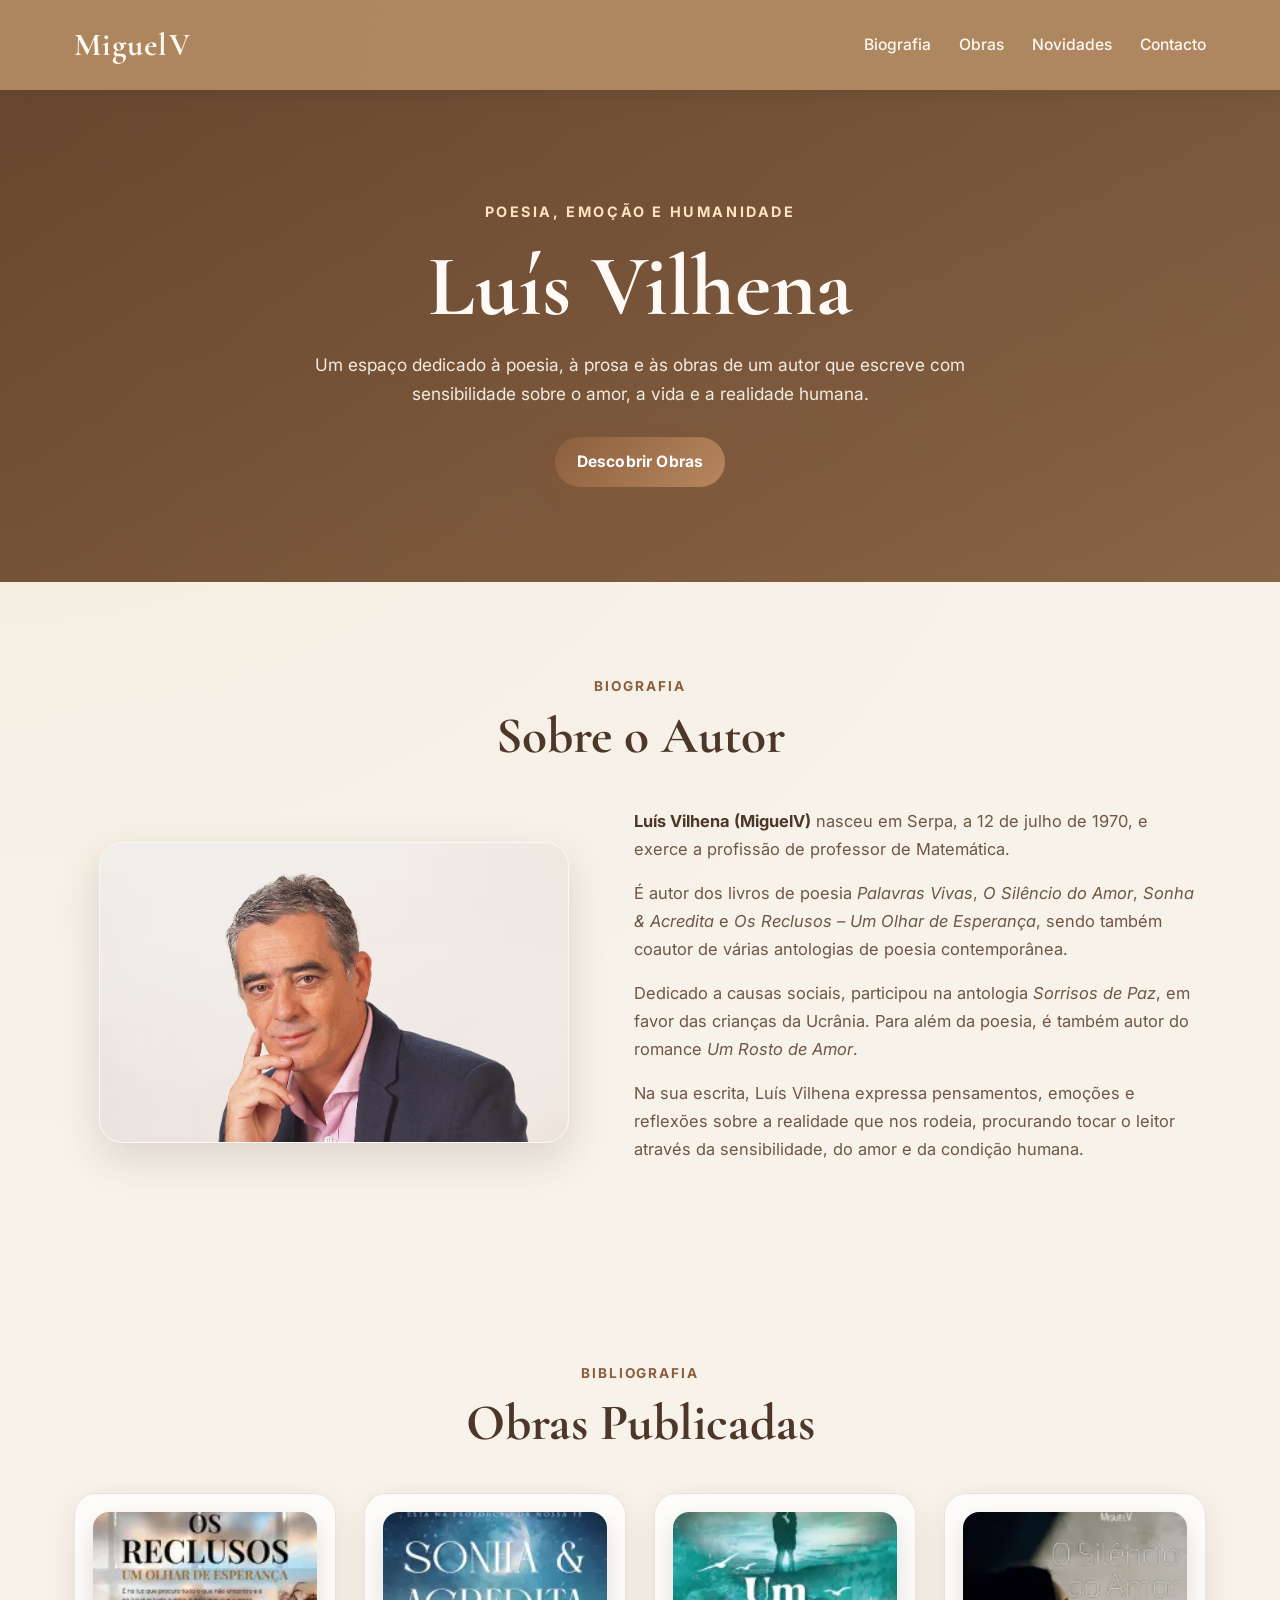
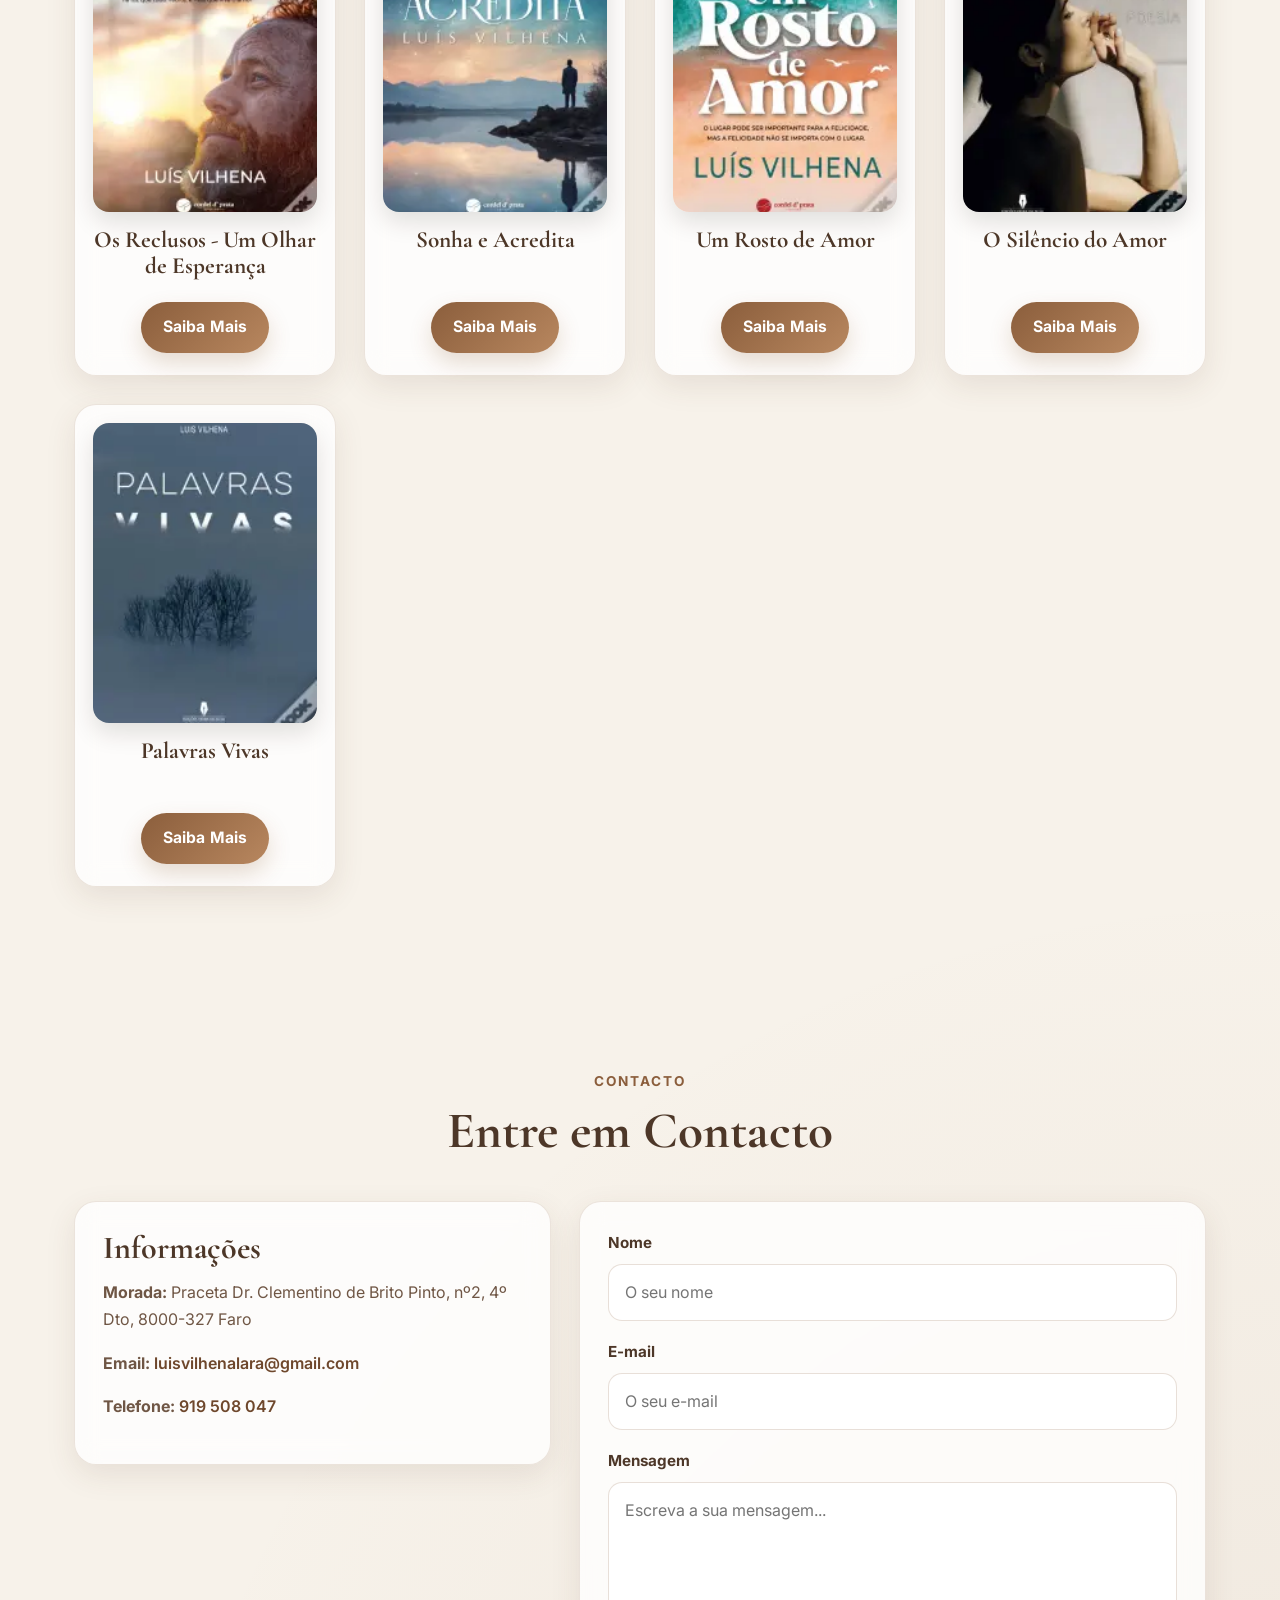
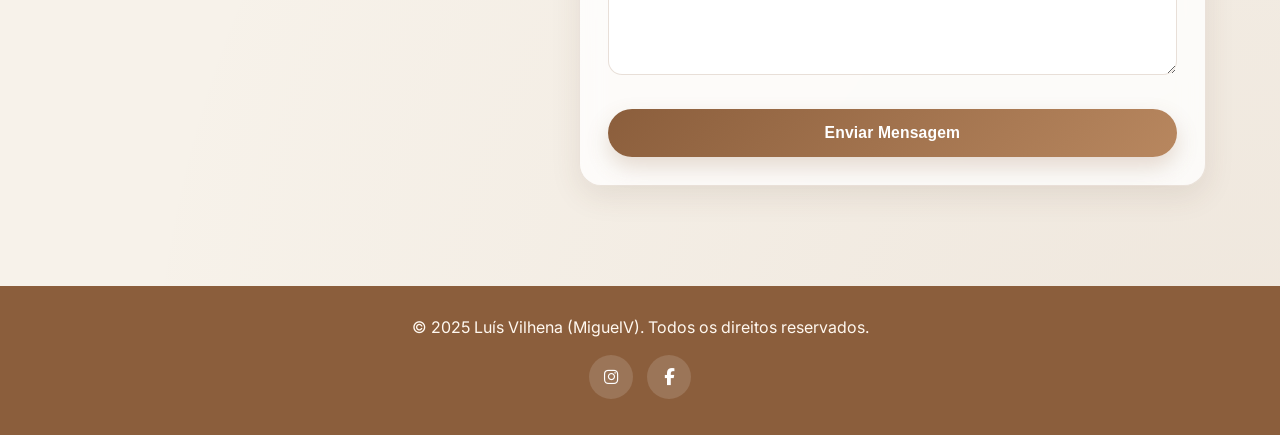
==== commit 69f09c60: "." ====
--- a/index.html
+++ b/index.html
@@ -34,6 +34,7 @@
             <ul class="nav-links">
                 <li><a href="#biografia">Biografia</a></li>
                 <li><a href="#obras">Obras</a></li>
+                <li><a href="noticias.html">Novidades</a></li>
                 <li><a href="#contato">Contacto</a></li>
             </ul>
         </nav>
